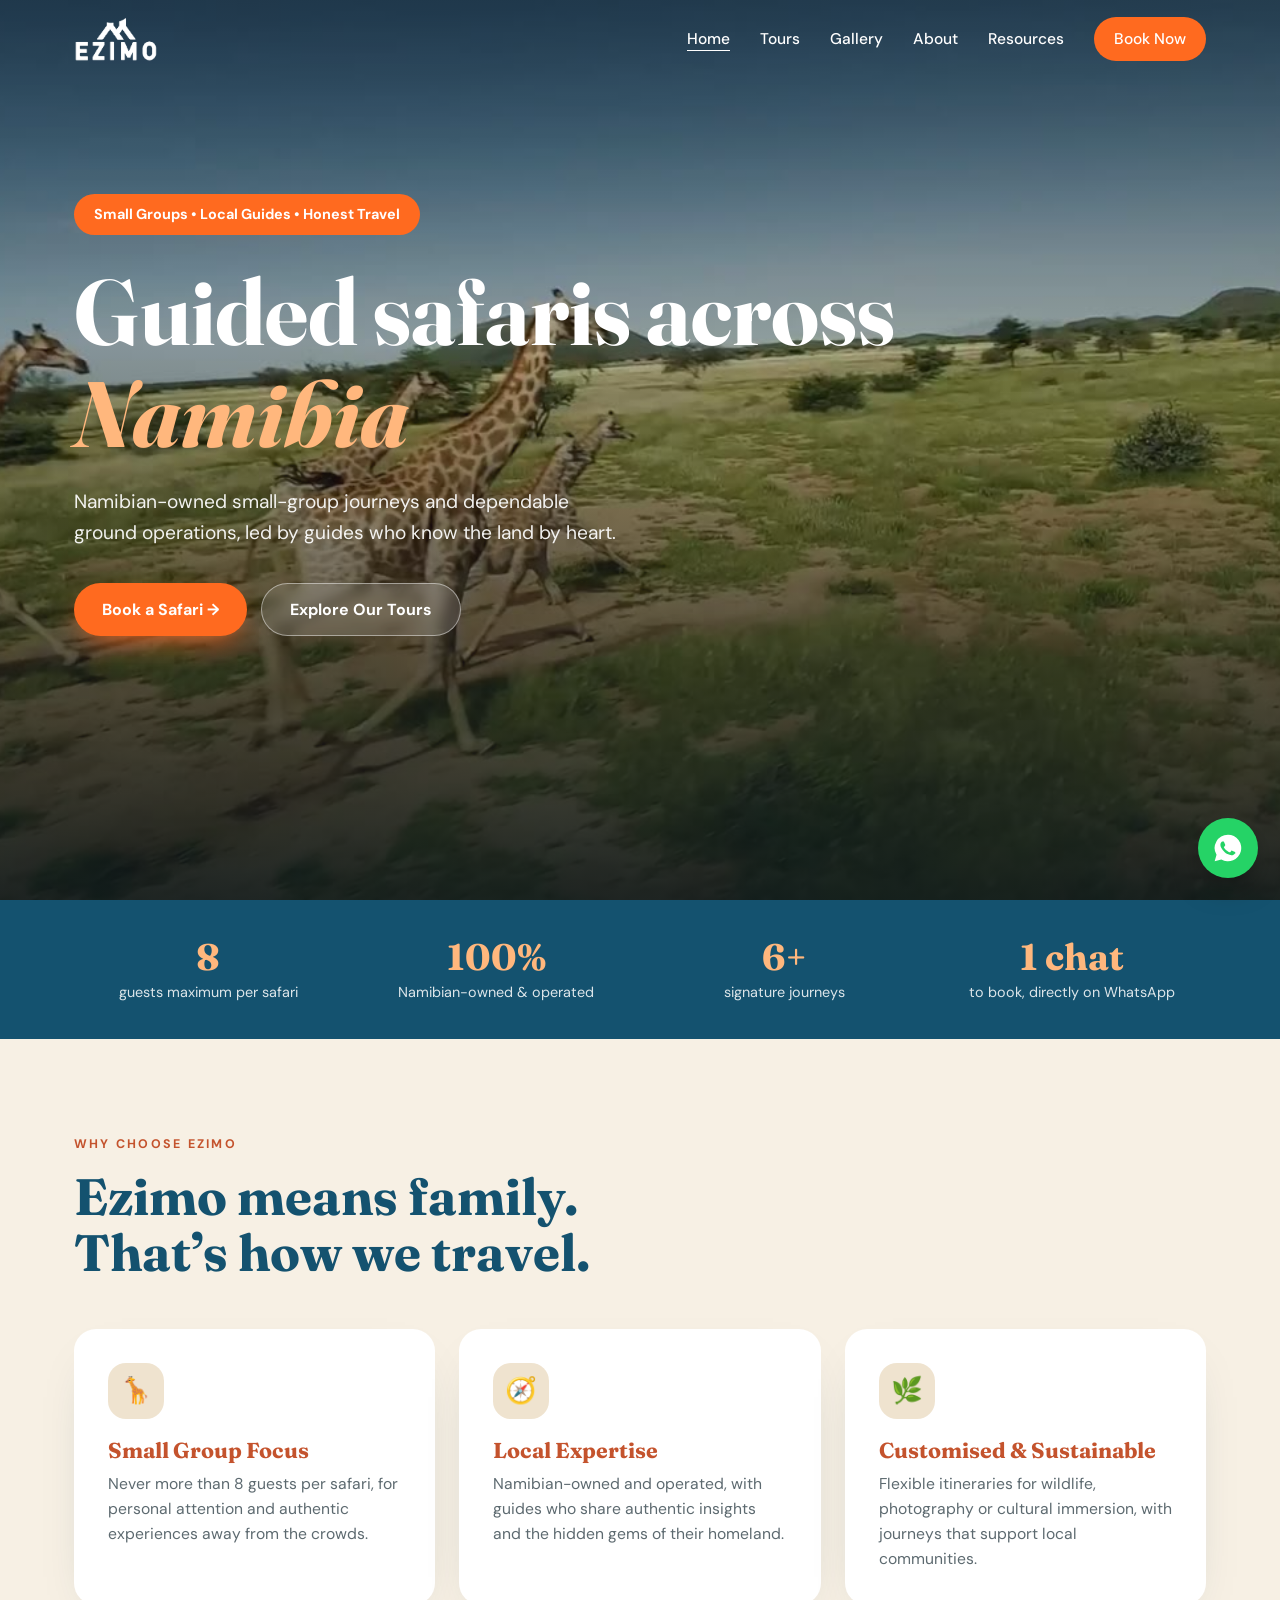
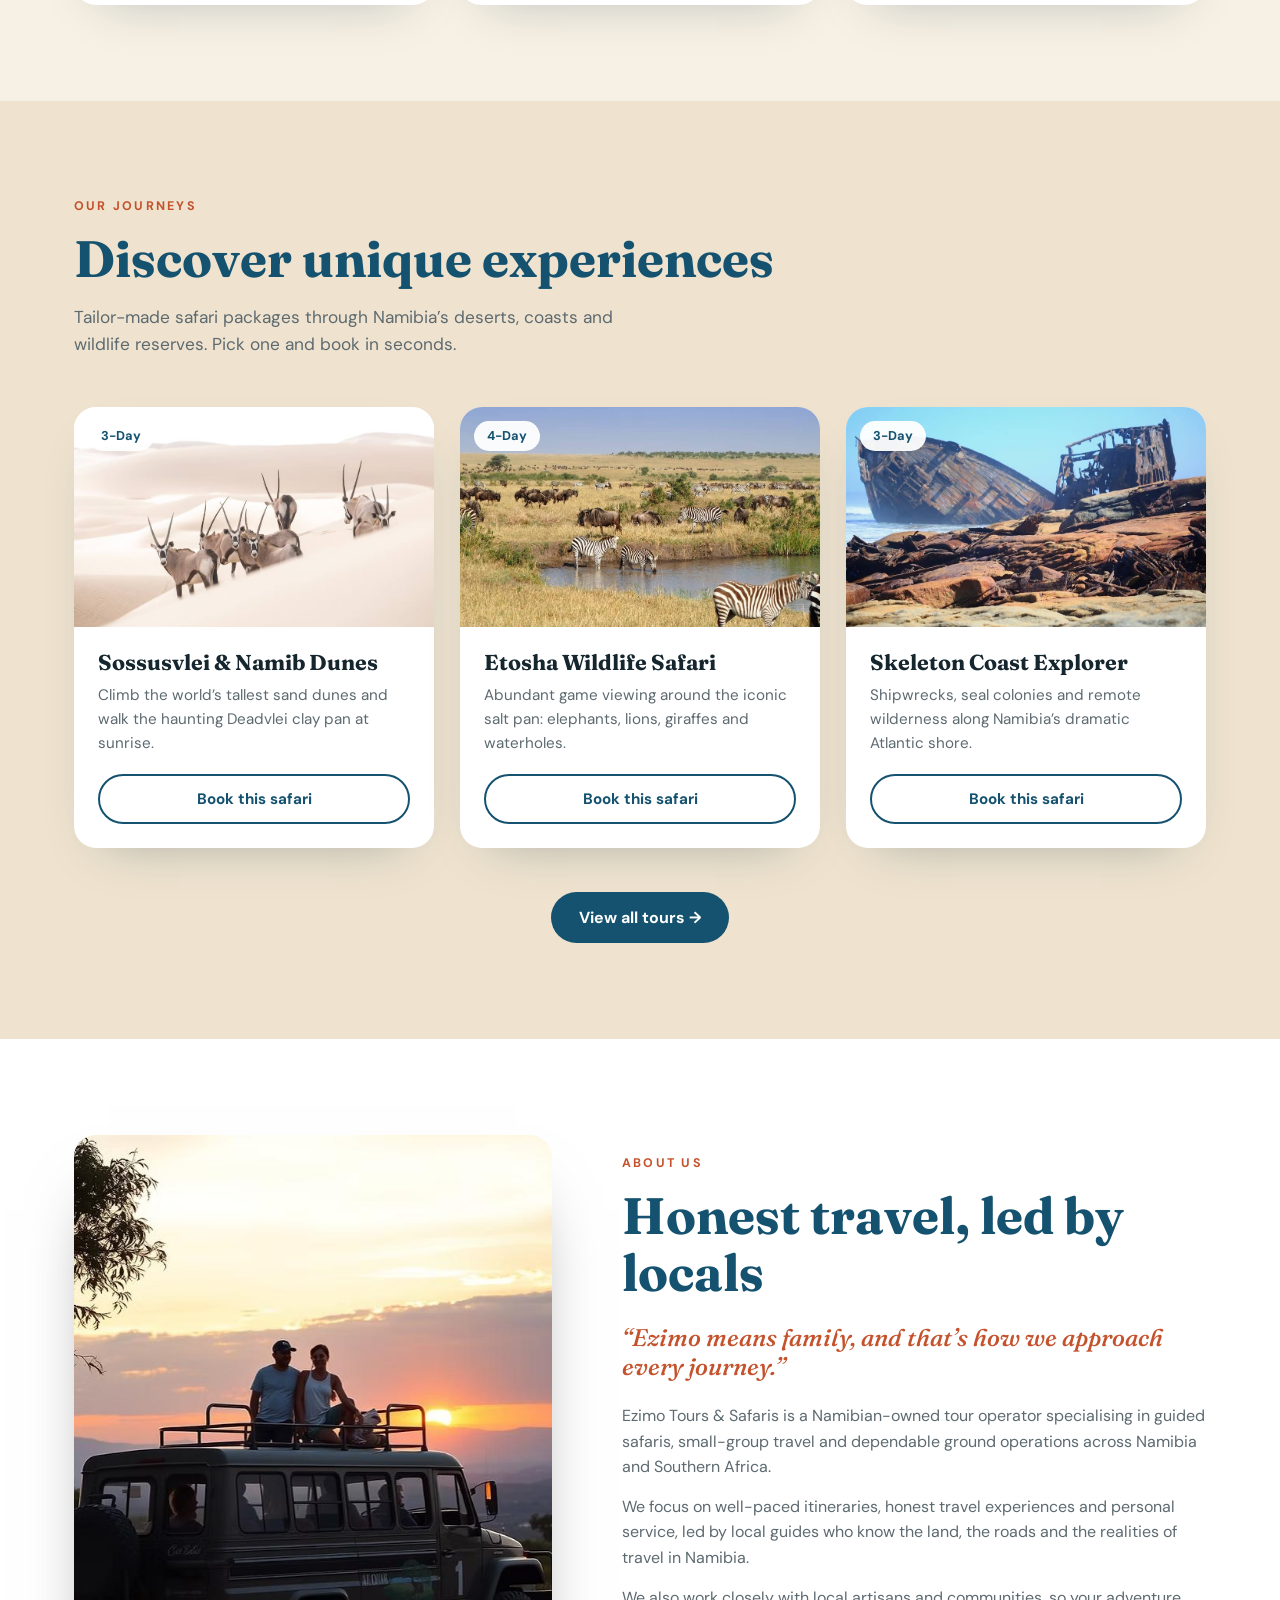
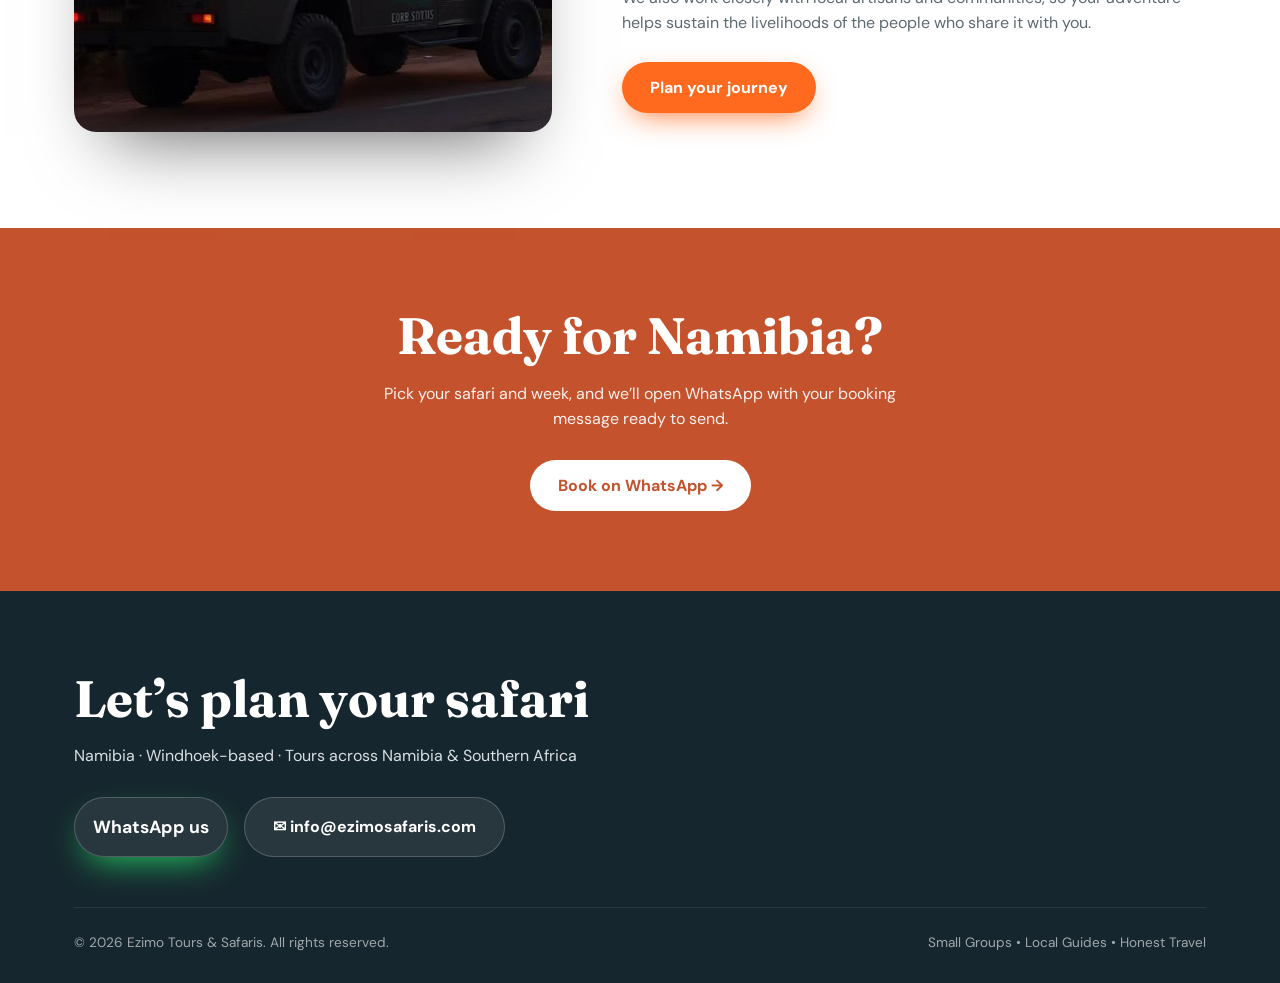
==== index.html @ 134b3bc2 "Add files via upload" ====
<!DOCTYPE html>
<html lang="en">
<head>
<meta charset="utf-8">
<meta name="viewport" content="width=device-width, initial-scale=1">
<title>Ezimo Tours & Safaris | Guided Safaris Across Namibia</title>
<meta name="description" content="Namibian-owned small-group safaris and ground operations. Book your Namibia tour directly on WhatsApp.">
<link rel="icon" href="data:image/svg+xml,<svg xmlns='http://www.w3.org/2000/svg' viewBox='0 0 100 100'><rect width='100' height='100' rx='22' fill='%23c4532d'/><path d='M12 74 38 30l14 22 12-16 24 38z' fill='white'/></svg>">
<link rel="preconnect" href="https://fonts.googleapis.com">
<link href="https://fonts.googleapis.com/css2?family=Fraunces:opsz,wght@9..144,500;9..144,700&family=DM+Sans:wght@400;500;700&display=swap" rel="stylesheet">
<link rel="stylesheet" href="assets/style.css">
</head>
<body class="">
<nav id="nav"><div class="wrap"><a href="index.html" class="logo" aria-label="Ezimo home"><img class="lw" src="assets/img/logo-white.png" alt="Ezimo"><img class="lb" src="assets/img/logo-black.png" alt=""></a><button class="burger" id="bg" aria-label="Menu">☰</button><div class="menu" id="mn"><a href="index.html" class="cur">Home</a><a href="tours.html">Tours</a><a href="gallery.html">Gallery</a><a href="about.html">About</a><a href="resources.html">Resources</a><a href="book.html" class="pill">Book Now</a></div></div></nav>
<header class="hero" id="top"><video id="hv" autoplay muted loop playsinline preload="metadata" poster="assets/img/hero-poster.jpg" aria-hidden="true"><source src="assets/video/hero-mobile.mp4" type="video/mp4" media="(max-width:700px)"><source src="assets/video/hero.mp4" type="video/mp4"></video><div class="wrap">
<span class="badge">Small Groups • Local Guides • Honest Travel</span>
<h1>Guided safaris across <em>Namibia</em></h1>
<p>Namibian-owned small-group journeys and dependable ground operations, led by guides who know the land by heart.</p>
<div class="row"><a href="book.html" class="btn btn-o">Book a Safari →</a><a href="tours.html" class="btn btn-g">Explore Our Tours</a></div>
</div></header><div class="strip"><div class="wrap">
<div><b>8</b><span>guests maximum per safari</span></div><div><b>100%</b><span>Namibian-owned &amp; operated</span></div><div><b>6+</b><span>signature journeys</span></div><div><b>1 chat</b><span>to book, directly on WhatsApp</span></div>
</div></div><section id="why"><div class="wrap">
<div class="eyebrow rv">Why Choose Ezimo</div><h2 class="rv">Ezimo means family.<br>That’s how we travel.</h2>
<div class="why">
<div class="card rv"><div class="ico">🦒</div><h3>Small Group Focus</h3><p>Never more than 8 guests per safari, for personal attention and authentic experiences away from the crowds.</p></div>
<div class="card rv"><div class="ico">🧭</div><h3>Local Expertise</h3><p>Namibian-owned and operated, with guides who share authentic insights and the hidden gems of their homeland.</p></div>
<div class="card rv"><div class="ico">🌿</div><h3>Customised &amp; Sustainable</h3><p>Flexible itineraries for wildlife, photography or cultural immersion, with journeys that support local communities.</p></div>
</div></div></section><section class="tours" id="tours"><div class="wrap">
<div class="eyebrow rv">Our Journeys</div><h2 class="rv">Discover unique experiences</h2>
<p class="lead rv">Tailor-made safari packages through Namibia’s deserts, coasts and wildlife reserves. Pick one and book in seconds.</p>
<div class="grid" id="tg" data-limit="3"></div><div class="more"><a href="tours.html" class="btn btn-t">View all tours →</a></div>
</div></section><section class="tips" id="about"><div class="wrap about">
<img class="rv" src="assets/img/about_sunset.jpg" alt="Guests on a safari vehicle watching the sunset" loading="lazy">
<div><div class="eyebrow rv">About Us</div><h2 class="rv">Honest travel, led by locals</h2>
<div class="quote rv">“Ezimo means family, and that’s how we approach every journey.”</div>
<p class="rv">Ezimo Tours &amp; Safaris is a Namibian-owned tour operator specialising in guided safaris, small-group travel and dependable ground operations across Namibia and Southern Africa.</p>
<p class="rv">We focus on well-paced itineraries, honest travel experiences and personal service, led by local guides who know the land, the roads and the realities of travel in Namibia.</p>
<p class="rv">We also work closely with local artisans and communities, so your adventure helps sustain the livelihoods of the people who share it with you.</p>
<a href="book.html" class="btn btn-o rv" style="margin-top:12px">Plan your journey</a></div>
</div></section><div class="cta"><div class="wrap rv"><h2>Ready for Namibia?</h2><p>Pick your safari and week, and we’ll open WhatsApp with your booking message ready to send.</p><a href="book.html" class="btn btn-o" style="background:#fff;color:var(--clay);box-shadow:none">Book on WhatsApp →</a></div></div>
<footer><div class="wrap">
<h2>Let’s plan your safari</h2>
<p>Namibia · Windhoek-based · Tours across Namibia &amp; Southern Africa</p>
<div class="ct"><a class="btn btn-wa" style="width:auto" id="fw" href="#">WhatsApp us</a><a class="btn" href="mailto:info@ezimosafaris.com">✉ info@ezimosafaris.com</a></div>
<div class="copy"><span>© <span id="yr"></span> Ezimo Tours &amp; Safaris. All rights reserved.</span><span>Small Groups • Local Guides • Honest Travel</span></div>
</div></footer>
<a class="fab" id="fb" href="#" aria-label="Chat on WhatsApp"><svg width="32" height="32" viewBox="0 0 24 24" fill="#fff"><path d="M12 2a10 10 0 0 0-8.6 15.1L2 22l5-1.3A10 10 0 1 0 12 2zm5.2 14.2c-.2.6-1.300 1.200-1.800 1.200-.5.100-1 .2-3.300-.7-2.800-1.100-4.600-4-4.700-4.200-.1-.2-1.100-1.500-1.100-2.800s.7-2 1-2.300c.2-.3.500-.3.700-.3h.5c.2 0 .4 0 .6.500l.8 1.900c.1.200.1.400 0 .5l-.4.600-.4.400c-.1.200-.3.300-.1.600.2.300.8 1.300 1.700 2.100 1.200 1 2.100 1.300 2.400 1.500.3.100.4.100.6-.1l.8-1c.2-.3.400-.2.600-.1l1.800.9c.3.100.5.200.5.300.1.200.1.800-.1 1.300z"/></svg></a>
<script src="assets/app.js"></script>
</body>
</html>
---- assets/style.css ----
:root{--sand:#f7f0e4;--sand2:#efe3cf;--ink:#16262e;--teal:#14526f;--clay:#c4532d;--orange:#ff6a1f;--muted:#5d6a70;--wa:#25d366;--r:22px}
*{box-sizing:border-box;margin:0}
html{scroll-behavior:smooth;scroll-padding-top:80px}
body{font-family:'DM Sans',system-ui,sans-serif;background:var(--sand);color:var(--ink);line-height:1.6;-webkit-font-smoothing:antialiased}
h1,h2,h3{font-family:'Fraunces',Georgia,serif;line-height:1.1;font-weight:700}
img{display:block;max-width:100%}
a{color:inherit}
.wrap{max-width:1180px;margin:auto;padding:0 24px}
section{padding:96px 0}
.eyebrow{font-size:.78rem;letter-spacing:.18em;text-transform:uppercase;font-weight:700;color:var(--clay);margin-bottom:14px}
h2{font-size:clamp(2rem,4.5vw,3.2rem);color:var(--teal);margin-bottom:16px}
.lead{color:var(--muted);max-width:560px;font-size:1.08rem}
.btn{display:inline-flex;align-items:center;gap:10px;border:0;cursor:pointer;font:700 1rem 'DM Sans',sans-serif;padding:15px 28px;border-radius:99px;text-decoration:none;transition:.25s}
.btn-o{background:var(--orange);color:#fff;box-shadow:0 10px 30px -10px var(--orange)}
.btn-o:hover{transform:translateY(-2px);background:#ff7d3b}
.btn-g{background:rgba(255,255,255,.14);color:#fff;border:1px solid rgba(255,255,255,.45);backdrop-filter:blur(6px)}
.btn-g:hover{background:rgba(255,255,255,.28)}
.btn-wa{background:var(--wa);color:#06361a;width:100%;justify-content:center;font-size:1.1rem;padding:18px;box-shadow:0 14px 34px -12px #25d366}
.btn-wa:hover{transform:translateY(-2px)}
/* nav */
nav{position:fixed;inset:0 0 auto;z-index:50;transition:.3s;padding:16px 0}
nav.s{background:rgba(247,240,228,.92);backdrop-filter:blur(12px);box-shadow:0 1px 0 rgba(0,0,0,.07);padding:10px 0}
nav .wrap{display:flex;justify-content:space-between;align-items:center}
.logo{display:flex;align-items:center;gap:10px;text-decoration:none;color:#fff;font:700 1.5rem 'Fraunces',serif;letter-spacing:.14em}
nav.s .logo{color:var(--ink)}
.menu{display:flex;gap:30px;align-items:center}
.menu a{text-decoration:none;font-weight:500;color:#fff;font-size:.97rem}
nav.s .menu a{color:var(--ink)}
.menu a.pill{background:var(--orange);color:#fff!important;padding:10px 20px;border-radius:99px}
.burger{display:none;background:none;border:0;color:#fff;font-size:1.8rem;cursor:pointer}
nav.s .burger{color:var(--ink)}
/* hero */
.hero{min-height:100svh;display:flex;align-items:flex-end;color:#fff;position:relative;overflow:hidden;padding:0 0 70px;background:#16262e url(img/hero-poster.jpg) center/cover}
.hero video{position:absolute;inset:0;width:100%;height:100%;object-fit:cover;z-index:0}
.hero::after{content:'';position:absolute;inset:0;z-index:1;background:linear-gradient(180deg,rgba(10,22,28,.6) 0%,rgba(10,22,28,.2) 38%,rgba(10,22,28,.88) 100%)}
.hero .wrap{position:relative;z-index:2;width:100%}
.hero h1{font-size:clamp(2.7rem,7.5vw,5.8rem);max-width:900px;margin-bottom:22px}
.hero h1 em{color:#ffb77d;font-style:italic}
.hero p{font-size:1.2rem;max-width:560px;opacity:.92;margin-bottom:34px}
.badge{display:inline-block;background:var(--orange);padding:9px 20px;border-radius:99px;font-weight:700;font-size:.9rem;margin-bottom:26px}
.hero .row{display:flex;gap:14px;flex-wrap:wrap}
.strip{background:var(--teal);color:#fff;padding:34px 0}
.strip .wrap{display:grid;grid-template-columns:repeat(4,1fr);gap:20px;text-align:center}
.strip b{display:block;font:700 2.3rem 'Fraunces',serif;color:#ffb77d}
.strip span{font-size:.9rem;opacity:.85}
/* why */
.why{display:grid;grid-template-columns:repeat(3,1fr);gap:24px;margin-top:48px}
.card{background:#fff;border-radius:var(--r);padding:34px;box-shadow:0 20px 50px -30px rgba(20,60,80,.35);transition:.3s}
.card:hover{transform:translateY(-6px)}
.ico{width:56px;height:56px;border-radius:18px;background:var(--sand2);display:grid;place-items:center;font-size:1.6rem;margin-bottom:20px}
.card h3{font-size:1.35rem;color:var(--clay);margin-bottom:8px}
.card p{color:var(--muted);font-size:.98rem}
/* tours */
.tours{background:var(--sand2)}
.grid{display:grid;grid-template-columns:repeat(3,1fr);gap:26px;margin-top:48px}
.tour{background:#fff;border-radius:var(--r);overflow:hidden;display:flex;flex-direction:column;box-shadow:0 20px 50px -30px rgba(20,60,80,.4);transition:.3s}
.tour:hover{transform:translateY(-6px)}
.tour .im{height:220px;overflow:hidden;position:relative}
.tour img{width:100%;height:100%;object-fit:cover;transition:.7s}
.tour:hover img{transform:scale(1.07)}
.tag{position:absolute;top:14px;left:14px;background:rgba(255,255,255,.94);padding:5px 13px;border-radius:99px;font-size:.8rem;font-weight:700;color:var(--teal)}
.tour .b{padding:24px;display:flex;flex-direction:column;flex:1}
.tour h3{font-size:1.35rem;margin-bottom:8px}
.tour p{color:var(--muted);font-size:.95rem;flex:1;margin-bottom:18px}
.tour button{background:none;border:2px solid var(--teal);color:var(--teal);font:700 .95rem 'DM Sans';padding:11px;border-radius:99px;cursor:pointer;transition:.25s}
.tour button:hover{background:var(--teal);color:#fff}
/* booking */
.book{background:linear-gradient(135deg,#0f3a4f,#14526f 60%,#1d6a8a);color:#fff;position:relative;overflow:hidden}
.book h2{color:#fff}.book .lead{color:#cfe3ec}.book .eyebrow{color:#ffb77d}
.bk>*{min-width:0}
.bk{display:grid;grid-template-columns:minmax(0,1.25fr) minmax(0,1fr);gap:40px;margin-top:48px;align-items:start}
.panel{background:#fff;color:var(--ink);border-radius:28px;padding:34px;box-shadow:0 40px 80px -30px rgba(0,0,0,.5)}
.step{margin-bottom:28px}
.step>label,.step>.l{display:flex;align-items:center;gap:10px;font-weight:700;margin-bottom:12px}
.n{width:26px;height:26px;border-radius:50%;background:var(--clay);color:#fff;font-size:.8rem;display:grid;place-items:center}
.pk{display:grid;grid-template-columns:1fr 1fr;gap:10px}
.pk button{text-align:left;background:var(--sand);border:2px solid transparent;border-radius:16px;padding:13px 15px;cursor:pointer;font:500 .93rem 'DM Sans';color:var(--ink);transition:.2s}
.pk button small{display:block;color:var(--muted);font-size:.78rem}
.pk button:hover{border-color:var(--sand2)}
.pk button.on{border-color:var(--clay);background:#fff3ec;box-shadow:0 0 0 3px rgba(196,83,45,.14)}
.weeks{display:flex;gap:10px;overflow-x:auto;padding:4px 2px 12px;scroll-snap-type:x mandatory}
.weeks button{flex:0 0 auto;scroll-snap-align:start;background:var(--sand);border:2px solid transparent;border-radius:16px;padding:10px 16px;text-align:center;cursor:pointer;font:500 .9rem 'DM Sans';color:var(--ink);min-width:92px}
.weeks button b{display:block;font:700 1.25rem 'Fraunces',serif}
.weeks button small{color:var(--muted);font-size:.75rem}
.weeks button.on{border-color:var(--clay);background:#fff3ec}
.cnt{display:flex;align-items:center;gap:18px}
.cnt button{width:46px;height:46px;border-radius:50%;border:2px solid var(--sand2);background:#fff;font-size:1.4rem;cursor:pointer;color:var(--teal);transition:.2s}
.cnt button:hover{background:var(--teal);color:#fff}
.cnt output{font:700 1.8rem 'Fraunces',serif;min-width:34px;text-align:center}
.cnt span{color:var(--muted);font-size:.85rem}
.in{width:100%;border:2px solid var(--sand2);border-radius:14px;padding:13px 15px;font:inherit;background:#fff;color:var(--ink)}
.in:focus,.pk button:focus-visible,.weeks button:focus-visible{outline:3px solid rgba(20,82,111,.35);outline-offset:1px}
.two{display:grid;grid-template-columns:1fr 1fr;gap:12px}
.err{color:#b3261e;font-size:.88rem;min-height:1.3em;margin-bottom:10px;font-weight:500}
.alt{display:flex;justify-content:center;gap:20px;margin-top:14px;font-size:.88rem}
.alt button,.alt a{background:none;border:0;color:var(--teal);font:inherit;text-decoration:underline;cursor:pointer}
.phone{background:#e5ddd5;border-radius:30px;padding:14px;color:var(--ink);box-shadow:0 40px 80px -30px rgba(0,0,0,.55);position:sticky;top:90px}
.ph-h{background:#075e54;color:#fff;border-radius:18px 18px 0 0;padding:14px 16px;display:flex;gap:12px;align-items:center}
.av{width:38px;height:38px;border-radius:50%;background:var(--sand);color:var(--clay);display:grid;place-items:center;font-weight:700}
.ph-h small{display:block;opacity:.75;font-size:.75rem}
.chat{background:#efe7dd;padding:22px 16px;min-height:250px;border-radius:0 0 18px 18px}
.bub{background:#d9fdd3;border-radius:14px 14px 4px 14px;padding:12px 14px;margin-left:auto;max-width:92%;font-size:.93rem;box-shadow:0 1px 1px rgba(0,0,0,.12);white-space:pre-line}
.bub i{display:block;text-align:right;font-size:.7rem;color:#667781;margin-top:4px;font-style:normal}
.hint{text-align:center;color:#cfe3ec;font-size:.85rem;margin-top:16px}
/* gallery */
.gal{display:grid;grid-template-columns:repeat(4,1fr);grid-auto-rows:210px;gap:14px;margin-top:48px}
.gal figure{position:relative;border-radius:20px;overflow:hidden;cursor:pointer}
.gal figure:nth-child(1),.gal figure:nth-child(6){grid-row:span 2;grid-column:span 2}
.gal img{width:100%;height:100%;object-fit:cover;transition:.7s}
.gal figure:hover img{transform:scale(1.08)}
.gal figcaption{position:absolute;inset:auto 0 0;padding:40px 16px 14px;background:linear-gradient(transparent,rgba(0,0,0,.72));color:#fff;font-weight:700}
.gal figcaption small{display:block;font-weight:400;opacity:.85;font-size:.82rem}
/* about */
.about{display:grid;grid-template-columns:.9fr 1.1fr;gap:70px;align-items:center}
.about img{border-radius:var(--r);box-shadow:0 40px 70px -35px rgba(0,0,0,.6);aspect-ratio:4/5;object-fit:cover;width:100%}
.quote{font:italic 500 1.5rem 'Fraunces',serif;color:var(--clay);margin:22px 0}
.about p{color:var(--muted);margin-bottom:14px}
.tips{background:#fff}
.tg{display:grid;grid-template-columns:repeat(4,1fr);gap:22px;margin-top:44px}
.tg div{border-top:3px solid var(--clay);padding-top:16px}
.tg b{display:block;font:700 1.15rem 'Fraunces',serif;margin-bottom:6px;color:var(--teal)}
.tg p{color:var(--muted);font-size:.93rem}
footer{background:var(--ink);color:#d8dfe2;padding:80px 0 30px}
footer h2{color:#fff}
.ct{display:flex;gap:16px;flex-wrap:wrap;margin:28px 0 50px}
.ct a.btn{background:rgba(255,255,255,.08);color:#fff;border:1px solid rgba(255,255,255,.2)}
.copy{border-top:1px solid rgba(255,255,255,.12);padding-top:24px;font-size:.85rem;opacity:.7;display:flex;justify-content:space-between;flex-wrap:wrap;gap:10px}
.fab{position:fixed;right:22px;bottom:22px;z-index:60;width:60px;height:60px;border-radius:50%;background:var(--wa);display:grid;place-items:center;box-shadow:0 12px 30px -8px rgba(0,0,0,.5);transition:.25s}
.fab:hover{transform:scale(1.1)}
.rv{opacity:0;transform:translateY(30px);transition:1s cubic-bezier(.2,.7,.2,1)}
.rv.in-v{opacity:1;transform:none}
@media(prefers-reduced-motion:reduce){.rv{opacity:1;transform:none;transition:none}html{scroll-behavior:auto}}
@media(max-width:960px){
.why,.grid{grid-template-columns:1fr 1fr}.bk,.about{grid-template-columns:minmax(0,1fr)}.about{gap:36px}.phone{position:static}
.gal{grid-template-columns:1fr 1fr}.tg{grid-template-columns:1fr 1fr}.strip .wrap{grid-template-columns:1fr 1fr}
.menu{position:fixed;inset:0;background:var(--ink);flex-direction:column;justify-content:center;font-size:1.4rem;display:none}
.menu.o{display:flex}.menu a{color:#fff!important;font-size:1.4rem}.burger{display:block;z-index:70;position:relative}}
@media(max-width:620px){section{padding:70px 0}.why,.grid,.pk,.two,.tg{grid-template-columns:1fr}.gal{grid-auto-rows:170px}.panel{padding:22px}}

.tour a.bt{text-align:center;text-decoration:none;border:2px solid var(--teal);color:var(--teal);font-weight:700;font-size:.95rem;padding:11px;border-radius:99px;transition:.25s}
.tour a.bt:hover{background:var(--teal);color:#fff}
.ph{padding:170px 0 80px;color:#fff;background-position:center;background-size:cover}
.ph h1{font-size:clamp(2.4rem,6vw,4.4rem);margin-bottom:12px}.ph p{max-width:560px;opacity:.9;font-size:1.1rem}
.ph .eyebrow{color:#ffb77d}
body.inner nav{background:rgba(20,40,50,.0)}
.more{text-align:center;margin-top:44px}
.btn-t{background:var(--teal);color:#fff}.btn-t:hover{background:#1b6a8d}
.cta{background:var(--clay);color:#fff;text-align:center;padding:80px 0}.cta h2{color:#fff}.cta p{max-width:520px;margin:0 auto 28px;opacity:.92}
.menu a.cur{text-decoration:underline;text-underline-offset:6px}

.logo img{height:46px;width:auto;transition:.3s}.logo .lb{display:none}nav.s .logo .lw{display:none}nav.s .logo .lb{display:block}nav.s .logo img{height:40px}
.in{margin:0}.f2{display:grid;grid-template-columns:1fr 1fr;gap:12px;margin-bottom:12px}.in.full{margin-bottom:6px}textarea.in{resize:vertical;min-height:76px}.fn{font-size:.82rem;color:var(--muted);margin-top:8px}
@media(max-width:620px){.f2{grid-template-columns:1fr}}
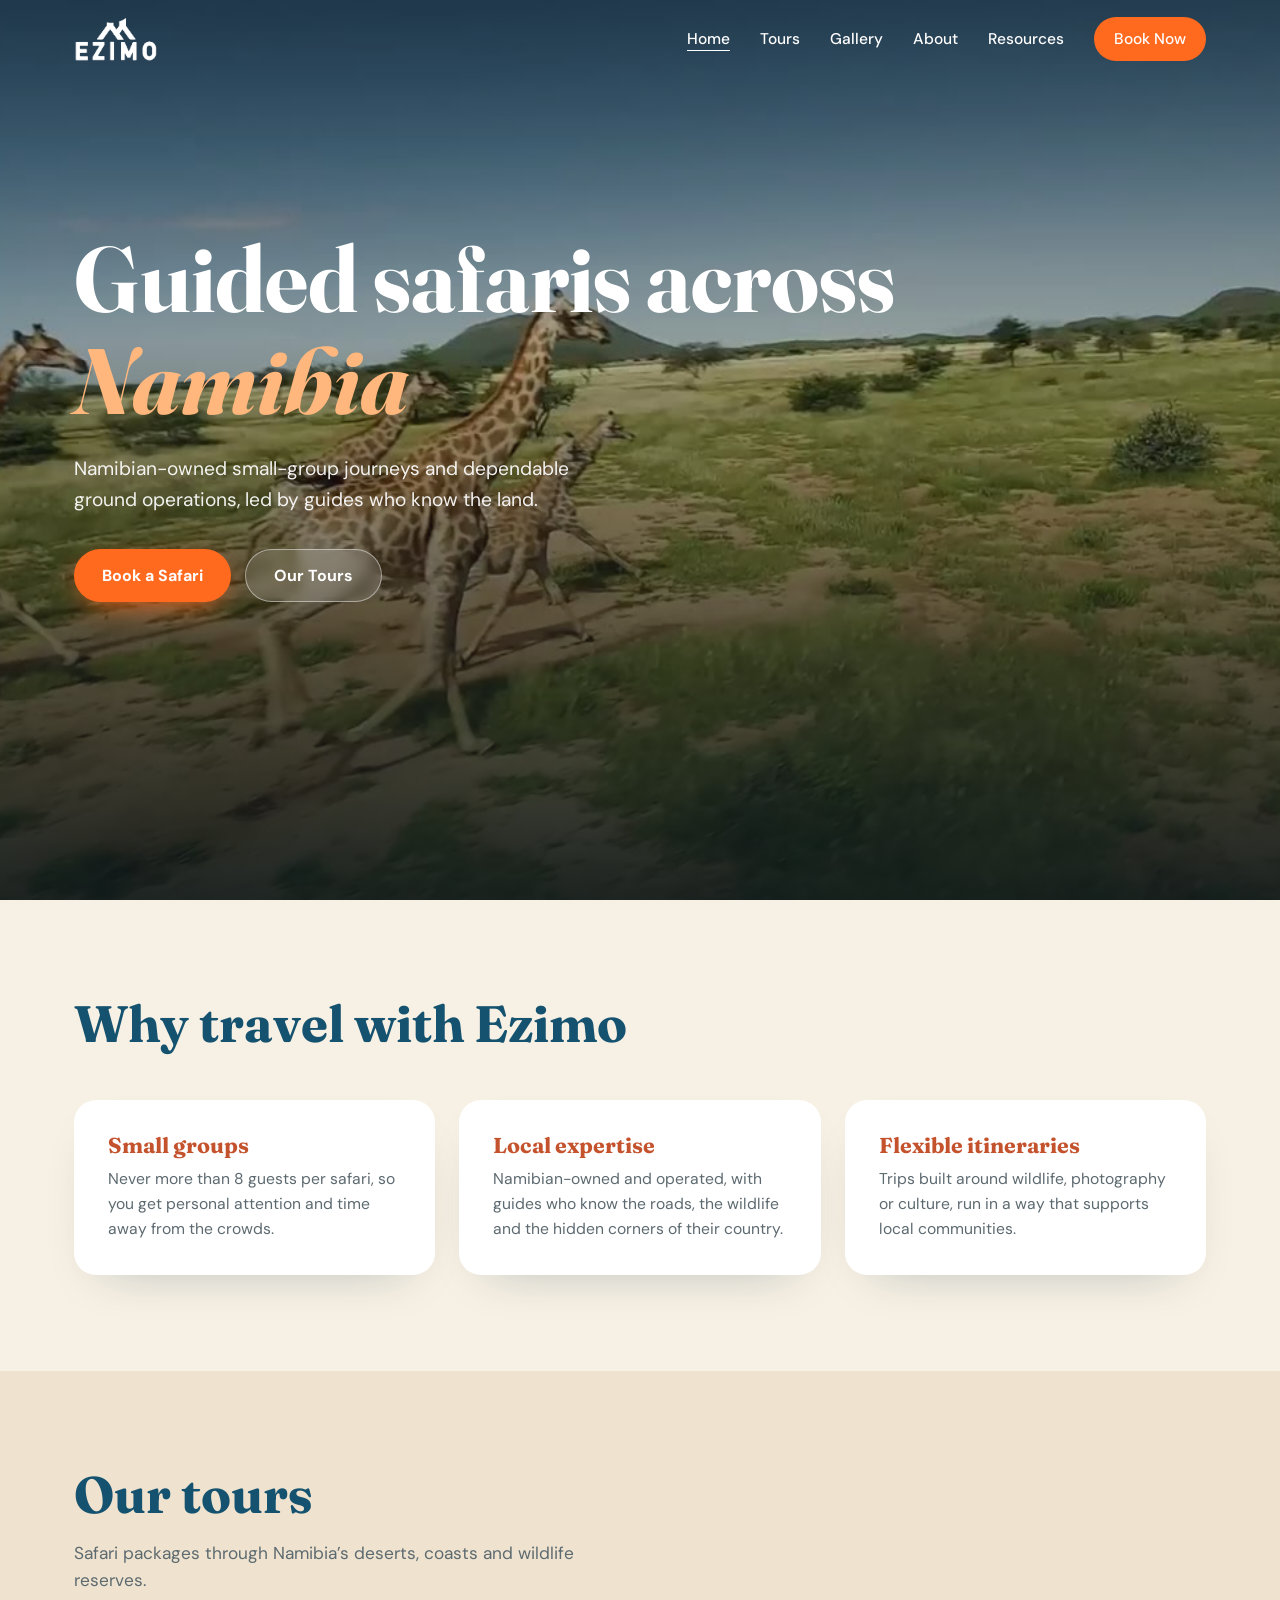
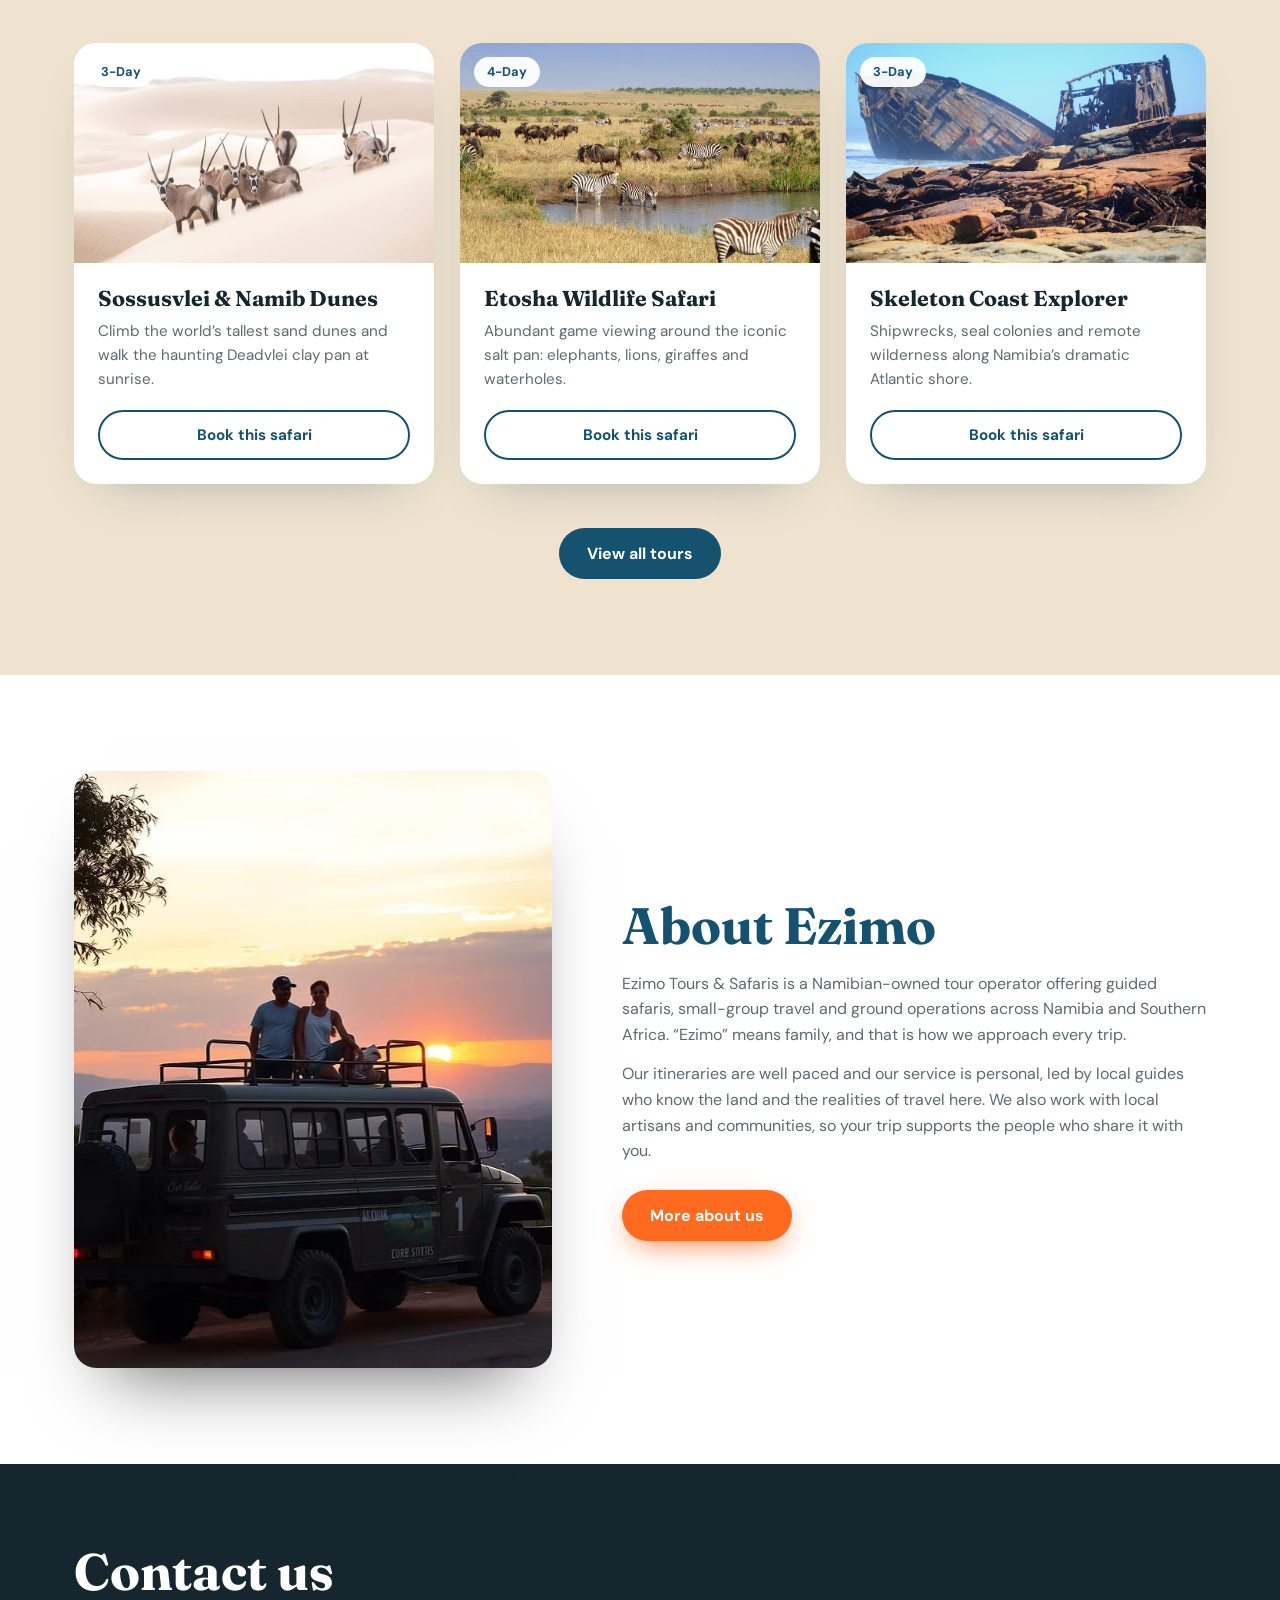
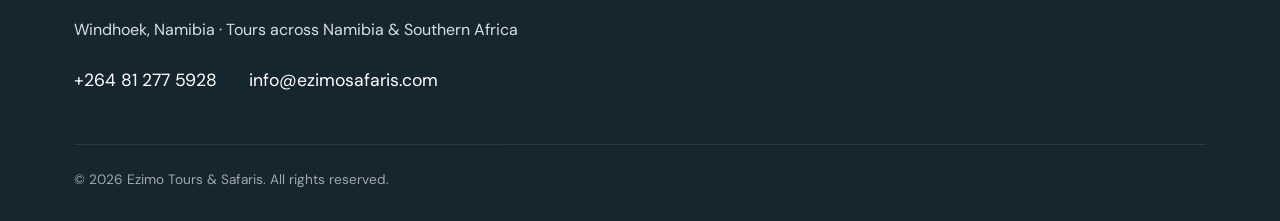
==== commit 9285eef5: "Add files via upload" ====
--- a/index.html
+++ b/index.html
@@ -4,7 +4,7 @@
 <meta charset="utf-8">
 <meta name="viewport" content="width=device-width, initial-scale=1">
 <title>Ezimo Tours & Safaris | Guided Safaris Across Namibia</title>
-<meta name="description" content="Namibian-owned small-group safaris and ground operations. Book your Namibia tour directly on WhatsApp.">
+<meta name="description" content="Namibian-owned small-group safaris and ground operations across Namibia and Southern Africa.">
 <link rel="icon" href="data:image/svg+xml,<svg xmlns='http://www.w3.org/2000/svg' viewBox='0 0 100 100'><rect width='100' height='100' rx='22' fill='%23c4532d'/><path d='M12 74 38 30l14 22 12-16 24 38z' fill='white'/></svg>">
 <link rel="preconnect" href="https://fonts.googleapis.com">
 <link href="https://fonts.googleapis.com/css2?family=Fraunces:opsz,wght@9..144,500;9..144,700&family=DM+Sans:wght@400;500;700&display=swap" rel="stylesheet">
@@ -13,38 +13,33 @@
 <body class="">
 <nav id="nav"><div class="wrap"><a href="index.html" class="logo" aria-label="Ezimo home"><img class="lw" src="assets/img/logo-white.png" alt="Ezimo"><img class="lb" src="assets/img/logo-black.png" alt=""></a><button class="burger" id="bg" aria-label="Menu">☰</button><div class="menu" id="mn"><a href="index.html" class="cur">Home</a><a href="tours.html">Tours</a><a href="gallery.html">Gallery</a><a href="about.html">About</a><a href="resources.html">Resources</a><a href="book.html" class="pill">Book Now</a></div></div></nav>
 <header class="hero" id="top"><video id="hv" autoplay muted loop playsinline preload="metadata" poster="assets/img/hero-poster.jpg" aria-hidden="true"><source src="assets/video/hero-mobile.mp4" type="video/mp4" media="(max-width:700px)"><source src="assets/video/hero.mp4" type="video/mp4"></video><div class="wrap">
-<span class="badge">Small Groups • Local Guides • Honest Travel</span>
 <h1>Guided safaris across <em>Namibia</em></h1>
-<p>Namibian-owned small-group journeys and dependable ground operations, led by guides who know the land by heart.</p>
-<div class="row"><a href="book.html" class="btn btn-o">Book a Safari →</a><a href="tours.html" class="btn btn-g">Explore Our Tours</a></div>
-</div></header><div class="strip"><div class="wrap">
-<div><b>8</b><span>guests maximum per safari</span></div><div><b>100%</b><span>Namibian-owned &amp; operated</span></div><div><b>6+</b><span>signature journeys</span></div><div><b>1 chat</b><span>to book, directly on WhatsApp</span></div>
-</div></div><section id="why"><div class="wrap">
-<div class="eyebrow rv">Why Choose Ezimo</div><h2 class="rv">Ezimo means family.<br>That’s how we travel.</h2>
+<p>Namibian-owned small-group journeys and dependable ground operations, led by guides who know the land.</p>
+<div class="row"><a href="book.html" class="btn btn-o">Book a Safari</a><a href="tours.html" class="btn btn-g">Our Tours</a></div>
+</div></header>
+<section id="why"><div class="wrap">
+<h2 class="rv">Why travel with Ezimo</h2>
 <div class="why">
-<div class="card rv"><div class="ico">🦒</div><h3>Small Group Focus</h3><p>Never more than 8 guests per safari, for personal attention and authentic experiences away from the crowds.</p></div>
-<div class="card rv"><div class="ico">🧭</div><h3>Local Expertise</h3><p>Namibian-owned and operated, with guides who share authentic insights and the hidden gems of their homeland.</p></div>
-<div class="card rv"><div class="ico">🌿</div><h3>Customised &amp; Sustainable</h3><p>Flexible itineraries for wildlife, photography or cultural immersion, with journeys that support local communities.</p></div>
+<div class="card rv"><h3>Small groups</h3><p>Never more than 8 guests per safari, so you get personal attention and time away from the crowds.</p></div>
+<div class="card rv"><h3>Local expertise</h3><p>Namibian-owned and operated, with guides who know the roads, the wildlife and the hidden corners of their country.</p></div>
+<div class="card rv"><h3>Flexible itineraries</h3><p>Trips built around wildlife, photography or culture, run in a way that supports local communities.</p></div>
 </div></div></section><section class="tours" id="tours"><div class="wrap">
-<div class="eyebrow rv">Our Journeys</div><h2 class="rv">Discover unique experiences</h2>
-<p class="lead rv">Tailor-made safari packages through Namibia’s deserts, coasts and wildlife reserves. Pick one and book in seconds.</p>
-<div class="grid" id="tg" data-limit="3"></div><div class="more"><a href="tours.html" class="btn btn-t">View all tours →</a></div>
+<h2 class="rv">Our tours</h2>
+<p class="lead rv">Safari packages through Namibia’s deserts, coasts and wildlife reserves.</p>
+<div class="grid" id="tg" data-limit="3"></div><div class="more"><a href="tours.html" class="btn btn-t">View all tours</a></div>
 </div></section><section class="tips" id="about"><div class="wrap about">
 <img class="rv" src="assets/img/about_sunset.jpg" alt="Guests on a safari vehicle watching the sunset" loading="lazy">
-<div><div class="eyebrow rv">About Us</div><h2 class="rv">Honest travel, led by locals</h2>
-<div class="quote rv">“Ezimo means family, and that’s how we approach every journey.”</div>
-<p class="rv">Ezimo Tours &amp; Safaris is a Namibian-owned tour operator specialising in guided safaris, small-group travel and dependable ground operations across Namibia and Southern Africa.</p>
-<p class="rv">We focus on well-paced itineraries, honest travel experiences and personal service, led by local guides who know the land, the roads and the realities of travel in Namibia.</p>
-<p class="rv">We also work closely with local artisans and communities, so your adventure helps sustain the livelihoods of the people who share it with you.</p>
-<a href="book.html" class="btn btn-o rv" style="margin-top:12px">Plan your journey</a></div>
-</div></section><div class="cta"><div class="wrap rv"><h2>Ready for Namibia?</h2><p>Pick your safari and week, and we’ll open WhatsApp with your booking message ready to send.</p><a href="book.html" class="btn btn-o" style="background:#fff;color:var(--clay);box-shadow:none">Book on WhatsApp →</a></div></div>
+<div><h2 class="rv">About Ezimo</h2>
+<p class="rv">Ezimo Tours &amp; Safaris is a Namibian-owned tour operator offering guided safaris, small-group travel and ground operations across Namibia and Southern Africa. “Ezimo” means family, and that is how we approach every trip.</p>
+<p class="rv">Our itineraries are well paced and our service is personal, led by local guides who know the land and the realities of travel here. We also work with local artisans and communities, so your trip supports the people who share it with you.</p>
+<a href="about.html" class="btn btn-o rv" style="margin-top:12px">More about us</a></div>
+</div></section>
 <footer><div class="wrap">
-<h2>Let’s plan your safari</h2>
-<p>Namibia · Windhoek-based · Tours across Namibia &amp; Southern Africa</p>
-<div class="ct"><a class="btn btn-wa" style="width:auto" id="fw" href="#">WhatsApp us</a><a class="btn" href="mailto:info@ezimosafaris.com">✉ info@ezimosafaris.com</a></div>
-<div class="copy"><span>© <span id="yr"></span> Ezimo Tours &amp; Safaris. All rights reserved.</span><span>Small Groups • Local Guides • Honest Travel</span></div>
+<h2>Contact us</h2>
+<p>Windhoek, Namibia · Tours across Namibia &amp; Southern Africa</p>
+<div class="ct"><a href="tel:+264812775928">+264 81 277 5928</a><a href="mailto:info@ezimosafaris.com">info@ezimosafaris.com</a></div>
+<div class="copy"><span>© <span id="yr"></span> Ezimo Tours &amp; Safaris. All rights reserved.</span></div>
 </div></footer>
-<a class="fab" id="fb" href="#" aria-label="Chat on WhatsApp"><svg width="32" height="32" viewBox="0 0 24 24" fill="#fff"><path d="M12 2a10 10 0 0 0-8.6 15.1L2 22l5-1.3A10 10 0 1 0 12 2zm5.2 14.2c-.2.6-1.300 1.200-1.800 1.200-.5.100-1 .2-3.300-.7-2.800-1.100-4.600-4-4.700-4.200-.1-.2-1.100-1.500-1.100-2.800s.7-2 1-2.300c.2-.3.500-.3.700-.3h.5c.2 0 .4 0 .6.500l.8 1.900c.1.200.1.400 0 .5l-.4.600-.4.400c-.1.200-.3.300-.1.600.2.300.8 1.300 1.700 2.100 1.200 1 2.100 1.300 2.400 1.500.3.100.4.100.6-.1l.8-1c.2-.3.400-.2.600-.1l1.800.9c.3.100.5.200.5.300.1.200.1.800-.1 1.300z"/></svg></a>
 <script src="assets/app.js"></script>
 </body>
-</html>+</html>
--- a/assets/style.css
+++ b/assets/style.css
@@ -8,7 +8,6 @@
 a{color:inherit}
 .wrap{max-width:1180px;margin:auto;padding:0 24px}
 section{padding:96px 0}
-.eyebrow{font-size:.78rem;letter-spacing:.18em;text-transform:uppercase;font-weight:700;color:var(--clay);margin-bottom:14px}
 h2{font-size:clamp(2rem,4.5vw,3.2rem);color:var(--teal);margin-bottom:16px}
 .lead{color:var(--muted);max-width:560px;font-size:1.08rem}
 .btn{display:inline-flex;align-items:center;gap:10px;border:0;cursor:pointer;font:700 1rem 'DM Sans',sans-serif;padding:15px 28px;border-radius:99px;text-decoration:none;transition:.25s}
@@ -38,17 +37,11 @@
 .hero h1{font-size:clamp(2.7rem,7.5vw,5.8rem);max-width:900px;margin-bottom:22px}
 .hero h1 em{color:#ffb77d;font-style:italic}
 .hero p{font-size:1.2rem;max-width:560px;opacity:.92;margin-bottom:34px}
-.badge{display:inline-block;background:var(--orange);padding:9px 20px;border-radius:99px;font-weight:700;font-size:.9rem;margin-bottom:26px}
 .hero .row{display:flex;gap:14px;flex-wrap:wrap}
-.strip{background:var(--teal);color:#fff;padding:34px 0}
-.strip .wrap{display:grid;grid-template-columns:repeat(4,1fr);gap:20px;text-align:center}
-.strip b{display:block;font:700 2.3rem 'Fraunces',serif;color:#ffb77d}
-.strip span{font-size:.9rem;opacity:.85}
 /* why */
 .why{display:grid;grid-template-columns:repeat(3,1fr);gap:24px;margin-top:48px}
 .card{background:#fff;border-radius:var(--r);padding:34px;box-shadow:0 20px 50px -30px rgba(20,60,80,.35);transition:.3s}
 .card:hover{transform:translateY(-6px)}
-.ico{width:56px;height:56px;border-radius:18px;background:var(--sand2);display:grid;place-items:center;font-size:1.6rem;margin-bottom:20px}
 .card h3{font-size:1.35rem;color:var(--clay);margin-bottom:8px}
 .card p{color:var(--muted);font-size:.98rem}
 /* tours */
@@ -67,8 +60,7 @@
 .tour button:hover{background:var(--teal);color:#fff}
 /* booking */
 .book{background:linear-gradient(135deg,#0f3a4f,#14526f 60%,#1d6a8a);color:#fff;position:relative;overflow:hidden}
-.book h2{color:#fff}.book .lead{color:#cfe3ec}.book .eyebrow{color:#ffb77d}
-.bk>*{min-width:0}
+.book h2{color:#fff}.book .lead{color:#cfe3ec}.book .bk>*{min-width:0}
 .bk{display:grid;grid-template-columns:minmax(0,1.25fr) minmax(0,1fr);gap:40px;margin-top:48px;align-items:start}
 .panel{background:#fff;color:var(--ink);border-radius:28px;padding:34px;box-shadow:0 40px 80px -30px rgba(0,0,0,.5)}
 .step{margin-bottom:28px}
@@ -123,18 +115,15 @@
 .tg p{color:var(--muted);font-size:.93rem}
 footer{background:var(--ink);color:#d8dfe2;padding:80px 0 30px}
 footer h2{color:#fff}
-.ct{display:flex;gap:16px;flex-wrap:wrap;margin:28px 0 50px}
-.ct a.btn{background:rgba(255,255,255,.08);color:#fff;border:1px solid rgba(255,255,255,.2)}
+.ct{display:flex;gap:12px 32px;flex-wrap:wrap;margin:24px 0 50px;font-size:1.1rem}
+.ct a{color:#fff;text-decoration:none}.ct a:hover{text-decoration:underline;text-underline-offset:4px}
 .copy{border-top:1px solid rgba(255,255,255,.12);padding-top:24px;font-size:.85rem;opacity:.7;display:flex;justify-content:space-between;flex-wrap:wrap;gap:10px}
-.fab{position:fixed;right:22px;bottom:22px;z-index:60;width:60px;height:60px;border-radius:50%;background:var(--wa);display:grid;place-items:center;box-shadow:0 12px 30px -8px rgba(0,0,0,.5);transition:.25s}
-.fab:hover{transform:scale(1.1)}
 .rv{opacity:0;transform:translateY(30px);transition:1s cubic-bezier(.2,.7,.2,1)}
 .rv.in-v{opacity:1;transform:none}
 @media(prefers-reduced-motion:reduce){.rv{opacity:1;transform:none;transition:none}html{scroll-behavior:auto}}
 @media(max-width:960px){
 .why,.grid{grid-template-columns:1fr 1fr}.bk,.about{grid-template-columns:minmax(0,1fr)}.about{gap:36px}.phone{position:static}
-.gal{grid-template-columns:1fr 1fr}.tg{grid-template-columns:1fr 1fr}.strip .wrap{grid-template-columns:1fr 1fr}
-.menu{position:fixed;inset:0;background:var(--ink);flex-direction:column;justify-content:center;font-size:1.4rem;display:none}
+.gal{grid-template-columns:1fr 1fr}.tg{grid-template-columns:1fr 1fr}.menu{position:fixed;inset:0;background:var(--ink);flex-direction:column;justify-content:center;font-size:1.4rem;display:none}
 .menu.o{display:flex}.menu a{color:#fff!important;font-size:1.4rem}.burger{display:block;z-index:70;position:relative}}
 @media(max-width:620px){section{padding:70px 0}.why,.grid,.pk,.two,.tg{grid-template-columns:1fr}.gal{grid-auto-rows:170px}.panel{padding:22px}}
 
@@ -142,11 +131,9 @@
 .tour a.bt:hover{background:var(--teal);color:#fff}
 .ph{padding:170px 0 80px;color:#fff;background-position:center;background-size:cover}
 .ph h1{font-size:clamp(2.4rem,6vw,4.4rem);margin-bottom:12px}.ph p{max-width:560px;opacity:.9;font-size:1.1rem}
-.ph .eyebrow{color:#ffb77d}
-body.inner nav{background:rgba(20,40,50,.0)}
+.ph body.inner nav{background:rgba(20,40,50,.0)}
 .more{text-align:center;margin-top:44px}
 .btn-t{background:var(--teal);color:#fff}.btn-t:hover{background:#1b6a8d}
-.cta{background:var(--clay);color:#fff;text-align:center;padding:80px 0}.cta h2{color:#fff}.cta p{max-width:520px;margin:0 auto 28px;opacity:.92}
 .menu a.cur{text-decoration:underline;text-underline-offset:6px}
 
 .logo img{height:46px;width:auto;transition:.3s}.logo .lb{display:none}nav.s .logo .lw{display:none}nav.s .logo .lb{display:block}nav.s .logo img{height:40px}
